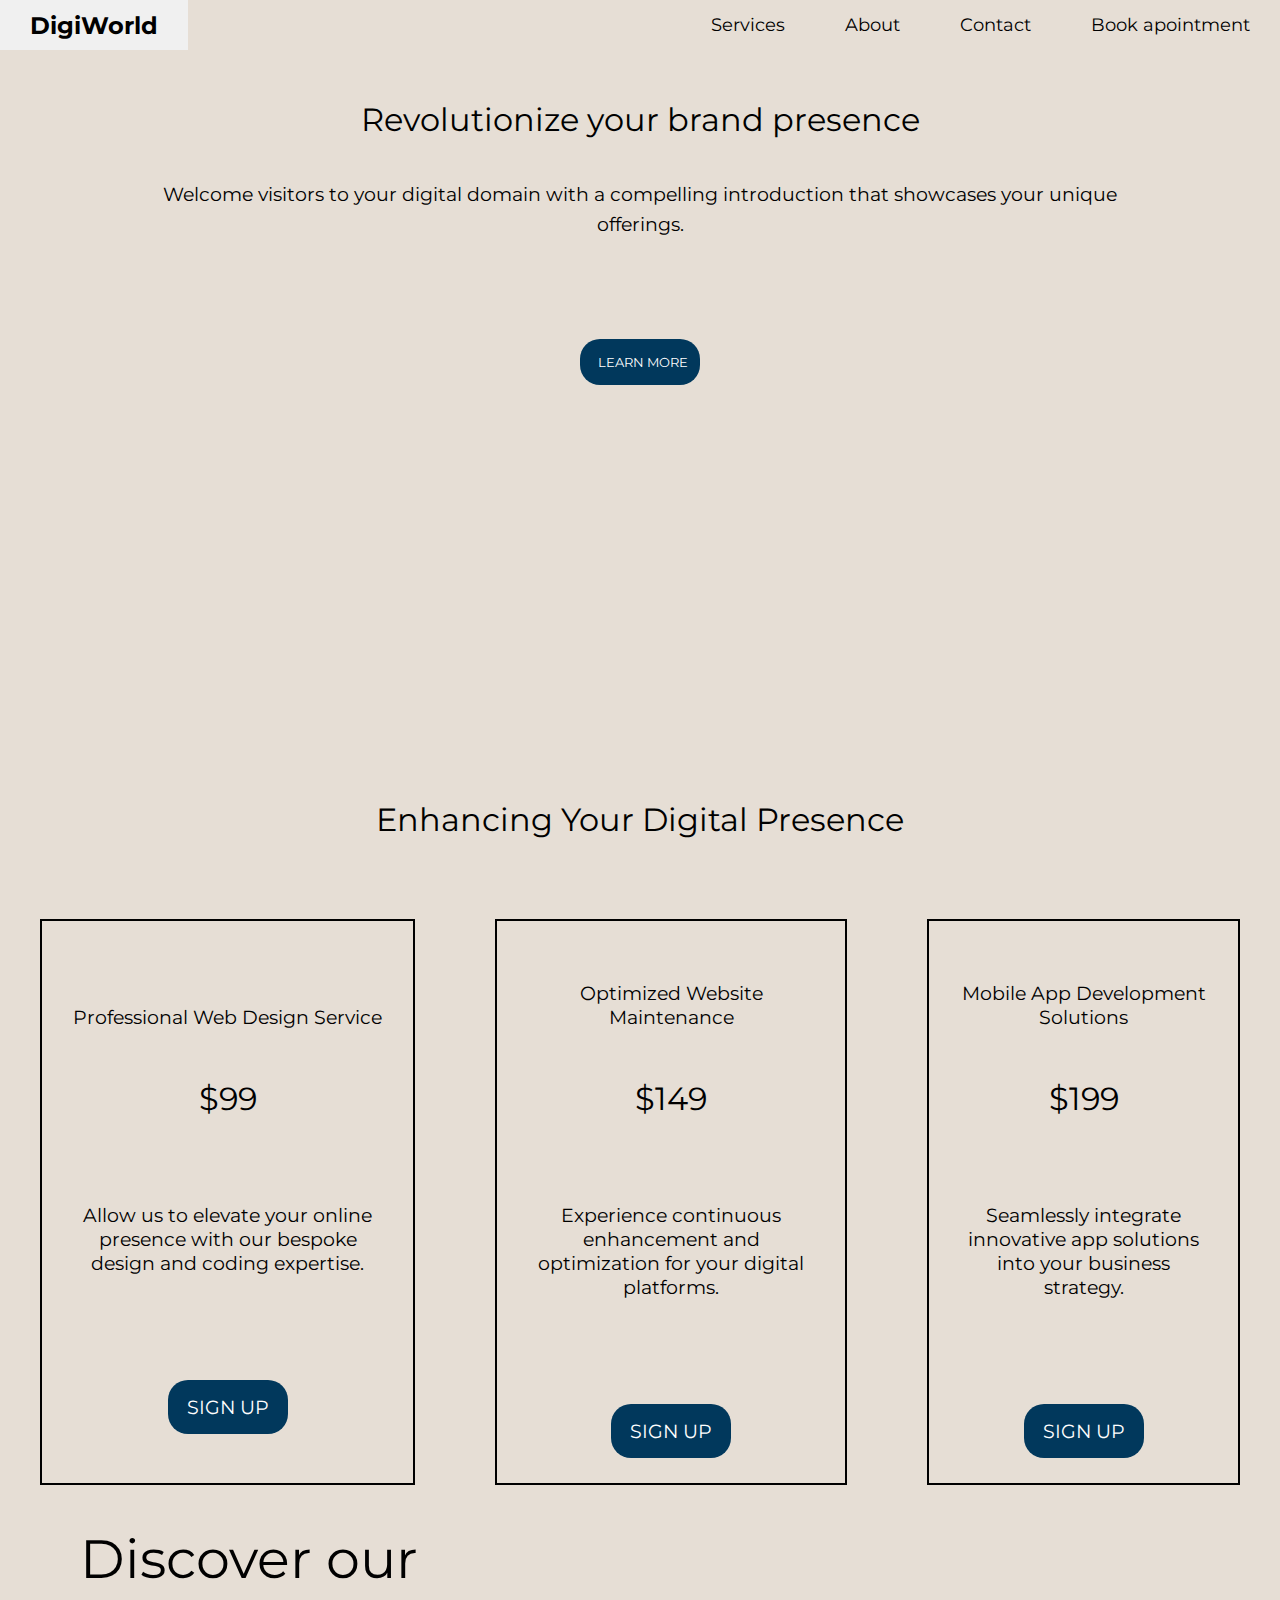
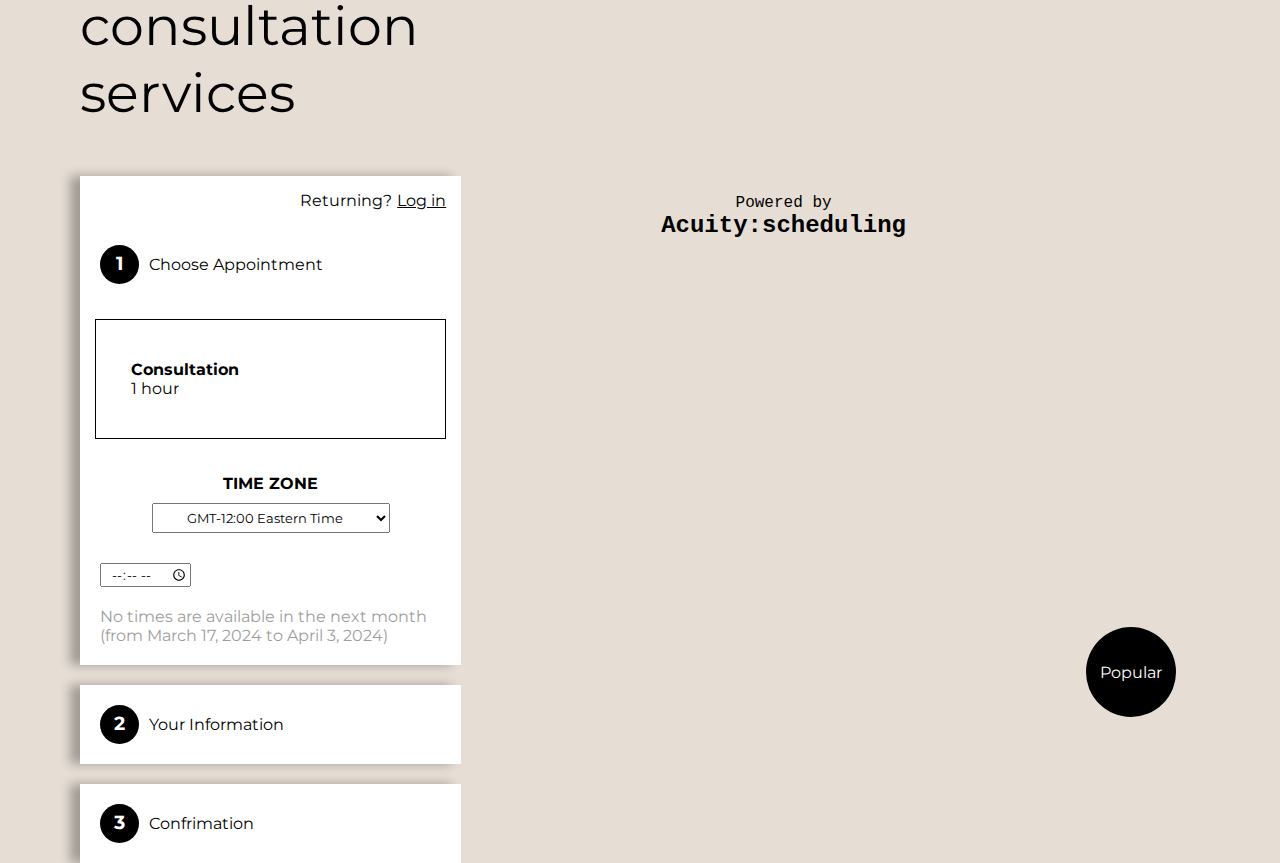
==== index.html @ aaf7f735 "aloitus" ====
<!DOCTYPE html>
<html lang="en">
<head>
    <meta charset="UTF-8">
    <meta name="viewport" content="width=device-width, initial-scale=1.0">
    <title>DIGIWORLD</title>
    
    <link rel="stylesheet" href="style.css">
    <link rel="preconnect" href="https://fonts.googleapis.com">
    <link rel="preconnect" href="https://fonts.gstatic.com" crossorigin>
    <link href="https://fonts.googleapis.com/css2?family=Montserrat:ital,wght@0,100..900;1,100..900&display=swap" rel="stylesheet">
</head>
<body>
    <section class="etusivu-section">
        <nav>
            <ul class="sidebar">
                <li onclick="hideSideBar()"><a href="#"><svg class="svg-element" xmlns="http://www.w3.org/2000/svg" height="26" viewBox="0 -960 960 960" width="26"><path d="m256-200-56-56 224-224-224-224 56-56 224 224 224-224 56 56-224 224 224 224-56 56-224-224-224 224Z"/></svg></a></li>
                <li><a href="bashkimgrepi.github.io/uusiprojekti/service.html">Services</a></li>
                <li><a href="#">About</a></li>
                <li><a href="bashkimgrepi.github.io/uusiprojekti/contact.html">Contact</a></li>
                <li><a href="#">Book apointment</a></li>
            </ul>
            <ul>
                <li ><a class="digi" href="#">DigiWorld</a></li>
                <li class="hideOnMobile"><a href="bashkimgrepi.github.io/uusiprojekti/service.html">Services</a></li>
                <li class="hideOnMobile"><a href="#">About</a></li>
                <li class="hideOnMobile"><a href="bashkimgrepi.github.io/uusiprojekti/contact.html">Contact</a></li>
                <li class="hideOnMobile"><a href="#">Book apointment</a></li>
                <li class="menu-btn" onclick="showSideBar()"><a href="#"><svg xmlns="http://www.w3.org/2000/svg" height="26" viewBox="0 -960 960 960" width="26"><path d="M120-240v-80h720v80H120Zm0-200v-80h720v80H120Zm0-200v-80h720v80H120Z"/></svg></a></li>
            </ul>
        </nav>

        <main>
            <div class="h1">
                <h1>Revolutionize your brand presence</h1>
            </div>

            <div class="main-p">
                <p>Welcome visitors to your digital domain with a compelling introduction that showcases your unique offerings.</p>
            </div>

            <div class="etusivu-btn">
                <input type="button" value="LEARN MORE">
            </div>    
        </main>

    </section>  
    
    <section class="services" id="service">
        <header>
            <h1>Enhancing Your Digital Presence</h1>
        </header>
        <section class="big-flex">
            <section class="medium-flex-box">
                <div class="medium-flex">
                    <p class="top-p">Professional Web Design Service</p>
                    <h1 class="price">$99</h1>
                    <p class="bottom-p">Allow us to elevate your online presence with our bespoke design and coding expertise.</p>
                    <input type="button" value="SIGN UP">
                </div>
                <div class="medium-flex">
                    <p class="top-p">Optimized Website Maintenance</p>
                    <h1 class="price">$149</h1>
                    <p class="bottom-p">Experience continuous enhancement and optimization for your digital platforms.</p>
                    <input type="button" value="SIGN UP">
                </div>
            </section>

            <section class="px1240-flex">
                <div>
                    <div class="popular">
                        <p>Popular</p>
                    </div>
                    <p class="top-p">Mobile App Development Solutions</p>
                    <h1 class="price">$199</h1>
                    <p class="bottom-p">Seamlessly integrate innovative app solutions into your business strategy.</p>
                    <input type="button" value="SIGN UP">
                </div>
            </section>
        </section>    
    </section>

    
        <section class="consultation">
            <article class="consultation-article">
                <header>
                    <h1>Discover our consultation services</h1>
                </header>

                <div style="background-color: white;" class="box-shadow">
                    <div class="log-in-flex">
                        <p>Returning?</p> <a href="#">Log in</a>
                    </div>

                    <div class="appointment">
                        <h3>1</h3>
                        <p>Choose Appointment</p></h3>
                    </div>

                    <div class="consultation-time">
                        <h4>Consultation</h4>
                        <p>1 hour</p>
                    </div>

                    <div class="time-zone" >
                        <p>TIME ZONE</p>
                        <select id="timezone" name="timezone">
                            <option value="GMT-12">GMT-12:00 Eastern Time</option>
                            <option value="GMT-11">GMT-11:00 Helsinki</option>
                        </select>

                    </div>
                    <div class="time">
                        <input type="time" name="time" id="time" placeholder="time">
                    </div>

                    <div class="ps">
                        <p>No times are available in the next month (from March 17, 2024 to April 3, 2024)</p>
                    </div>
                    
                </div>

                <div class="one-two">
                    <div class="box-shadow">
                            
                        <div  class="appointment" >
                            <h3>2</h3>
                            <p>Your Information</p></h3>
                        </div>
                    
                    </div>

                    <div class="two">
                        <div class="box-shadow">
                            <div  class="appointment">
                                <h3>3</h3>
                                <p>Confrimation</p></h3>
                            </div>
                        </div>    
                    </div>    
                </div>
            </article>     
            <footer>
                <p>Powered by</p>
                <h2>Acuity:scheduling</h2>

                <div>
                    
                </div>
            </footer>
        </section>
    
        <section>
            <div>

            </div>
        </section>
    

    <script>
        function showSideBar(){
             const sidebar = document.querySelector(".sidebar")
             sidebar.style.display = "flex"
         }
         function hideSideBar(){
             const sidebar = document.querySelector(".sidebar")
             sidebar.style.display = "none"
         }
 
     </script>
</body>
</html>
---- style.css ----
/* mobile first css */

*{
    margin: 0;
    padding: 0;
    font-family: "Montserrat", sans-serif;
}
:root{
    --primary-color: #01385c;
}
body{
    background-color:#e6ded5;
}
.etusivu-section{
    background-image: url("images/Näyttökuva\ 2024-03-07\ 142834.png");
    background-position: center;
    background-repeat: no-repeat;
    background-size: cover;
    height: 80vh;
    width: 100%;
}
.etusivu-section .digi{
    font-weight: bold;
    font-size: x-large;
}

nav ul{
    width: 100%;
    list-style: none;
    display: flex;
    justify-content: flex-end;
    align-items: center;
}
nav li{
    height: 50px;
}
nav a{
    padding: 0 30px;
    height: 100%;
    text-decoration: none;
    color: black;
    display: flex;
    align-items: center;
    font-size: large;
}
nav a:hover{
    background-color: #f0f0f0;
    font-weight: bold;
}
nav li:first-child{
    margin-right: auto;
}
.sidebar{
    position: fixed;
    top: 0;
    right: 0;
    height: 100%;
    width: 250px;
    background-color: rgba(209, 233, 243, 0.493);
    backdrop-filter: blur(10px);
    z-index: 999;
    box-shadow: -10px 0 10px rgba(0, 0, 0, 0.3);
    display: none;
    flex-direction: column;
    align-items: flex-start;
    justify-content: flex-start;
}
.sidebar li{
    width: 100%;
    padding-bottom: 35px ;
}
.sidebar a{
    width: 100%;
}

/* media query for navigation only */
@media(max-width: 700px){
    .hideOnMobile{
        display: none;
    };
    .menu-btn{
        display: block;
    }
    
}
@media(max-width: 400px){
    .sidebar{
        width: 100%;
    }

}

@media (min-width: 701px) {
    .menu-btn{
        display: none;
    }
    .sidebar{
        display: none;
    }

}

/* media query for navigation only ends here */



main{
    
    width: auto;
    display: flex;
    justify-content: center;
    flex-direction: column;
    margin: 40px 50px ;
    padding: 10px 30px;
}

main h1{
    margin: auto;
    font-size: xx-large;
    text-align: center;
    font-weight: normal;
}
.main-p{
    margin: 100px 0 50px 0;
}
main div p{
    font-size: larger;
    line-height: 30px;
    text-align: center;
}
.etusivu-btn{
    text-align: center;
    margin: 20px;
}
main input{
    
    padding: 6px 12px;
    width: 120px;
    background-color: var(--primary-color);
    padding: 15px 18px ;
    border: none;
    border-radius: 20px;
    color: white;
    font-weight: light;
    cursor: pointer;
    transition: background-color 0.7 ease;
    
    
}
main input:hover{
    background-color: #044c7c;
    font-weight: bold;
}


/*services part starts here */
.services header{
    text-align: center;
}
.services h1{
    font-weight: normal;
}
.services header{   
    padding: 80px 15px 40px 15px;
}
.services h1{   
    font-size: xx-large;
}
.services div{
    border: 2px solid;
    margin: 40px;
    display: flex;
    flex-direction: column;
    justify-content: center;
    align-items: center;
}
.services div .top-p{
    margin: 60px 30px 40px;
    text-align: center;
    font-size: larger;
}
.services div .price{
    margin: 10px 20px 60px;
    text-align: center;
    
}
.services div .bottom-p{
    margin: 25px 30px 80px;
    text-align: center;
    font-size: larger;
}
.services div input{
    margin: 25px 30px 25px;
    text-align: center;
    font-size: larger;
}
.services div input{
    padding: 6px 12px;
    width: 120px;
    background-color: var(--primary-color);
    padding: 15px 18px 15px ;
    border: none;
    border-radius: 20px;
    color: white;
    font-weight: light;
    cursor: pointer;
    transition: background-color 0.7 ease;
}
.services div input:hover{
    background-color: #035388;
    font-weight: bold;
}
.services .popular{
    background-color: black;
    color: white;
    height: 50px;
    width: 50px;
    padding: 20px;
    border-radius: 50%;
    position: absolute;
    top: 243%;
    right: 5%;
    border: none;
}

/*services part ends here */



/*consultation part starts here */
.consultation{
    margin: 100px 35px 20px 35px;
}
.consultation .box-shadow{
    box-shadow: -10px 0 10px rgba(0, 0, 0, 0.3);
}
.consultation header{
    font-size:170%;
    margin-bottom: 50px;
}
.consultation header h1{
    font-weight: normal;
}
.consultation .log-in-flex{
    display: flex;
    flex-direction: row;
    justify-content: end;
    padding: 15px;
}
.consultation .log-in-flex p{
    padding-right: 5px;
}
.consultation .log-in-flex a{
    color: black;
}
.consultation .appointment{
    padding-left: 20px;
    display: flex;
    align-items: center;
    background-color: white;
    
    
}
.consultation .appointment h3{
    width: 25px;
    height: 25px;
    text-align: center;
    background-color: black;
    color: white;
    border-radius: 50%;
    padding: 7px;
    margin-right: 10px;
}
.consultation .consultation-time{
    border: 1px solid;
    padding: 40px 0 40px 35px;
    margin: 15px 15px 25px 15px;
}
.time-zone{
    display: flex;
    flex-direction: column;
    align-items: center;
}
.time-zone p{
    font-weight: bold;
    margin: 10px;
}
.time-zone select{
    margin-bottom: 30px;
    padding: 5px 30px;
}
.time input{
    text-align: center;
    margin: 0 0 20px 20px;
    
}
.ps {
    color: rgb(158, 158, 158);
    padding: 0 15px 20px 20px;
}
.one-two{
    margin-top:20px;
    
}
.two{
    margin-top: 20px;
}
.appointment{
    padding: 20px;
}
.consultation footer{
    display: flex;
    flex-direction: column;
    align-items: center;
    padding: 70px;
    
}
.consultation footer p, h2{
    font-family: 'Courier New', Courier, monospace;
}

.consultation footer div{
    background-image: url("images/Näyttökuva\ 2024-03-07\ 202059.png");
    height: 35vh;
    width: 140%;
    background-position: center;
    background-repeat: no-repeat;
    background-size: cover;
    margin-top: 40px;
}


.contact{
    margin: 40px;
}

.contact header{
    padding: 0 30px 30px 0;
}
.contact article {
    padding: 10px 5px 20px 0;
    line-height: 25px;
    
}
.contact article  p{
   font-weight: 550 ;
    
}
.contact form {
    display: flex;
    flex-direction: column;
    padding: 25px 0 10px 0;

}
.contact form label{
    text-transform: capitalize;
    font-weight: bold;
    color: rgb(75, 74, 74);
}
.contact form span{
    font-weight: lighter;
    color: grey;

}
.contact form input{
    padding: 10px;
    margin-bottom: 20px;
    border-radius: 20px ;
    border: 1px solid;
    margin-top: 6px;
    background-color: #e2e1e0;
}
.contact form #text{
    padding: 30px;
    
}

.contact form .btn{
    padding: 6px 12px;
    width: 120px;
    background-color: var(--primary-color);
    padding: 15px 18px 15px ;
    border: none;
    border-radius: 20px;
    color: white;
    font-weight: light;
    cursor: pointer;
    transition: background-color 0.7 ease;
}
.contact form .btn:hover{
    background-color: #035388;
    
}


/*consultation part ends here */




@media(min-width:700px){
    .medium-flex-box{
        display: flex;
    }
    .px800-flex{
        margin: 0 110px 0 110px;
    }
    .consultation{
        margin: 0 80px 0 80px;
    }
   
    .etusivu-section main .main-p{
    margin: 40px 80px 80px 80px;
}
}

@media(min-width: 1250px){
    .big-flex{
        display: flex;
        justify-content: space-between;
    }
    .consultation{
        display: flex;
        justify-content: center;
        align-items: center;
        width: 70%;
    }

    .consultation footer{
        padding-left: 200px;
    }
    .consultation footer div{
        
        width: 200% ;
       
    }
}
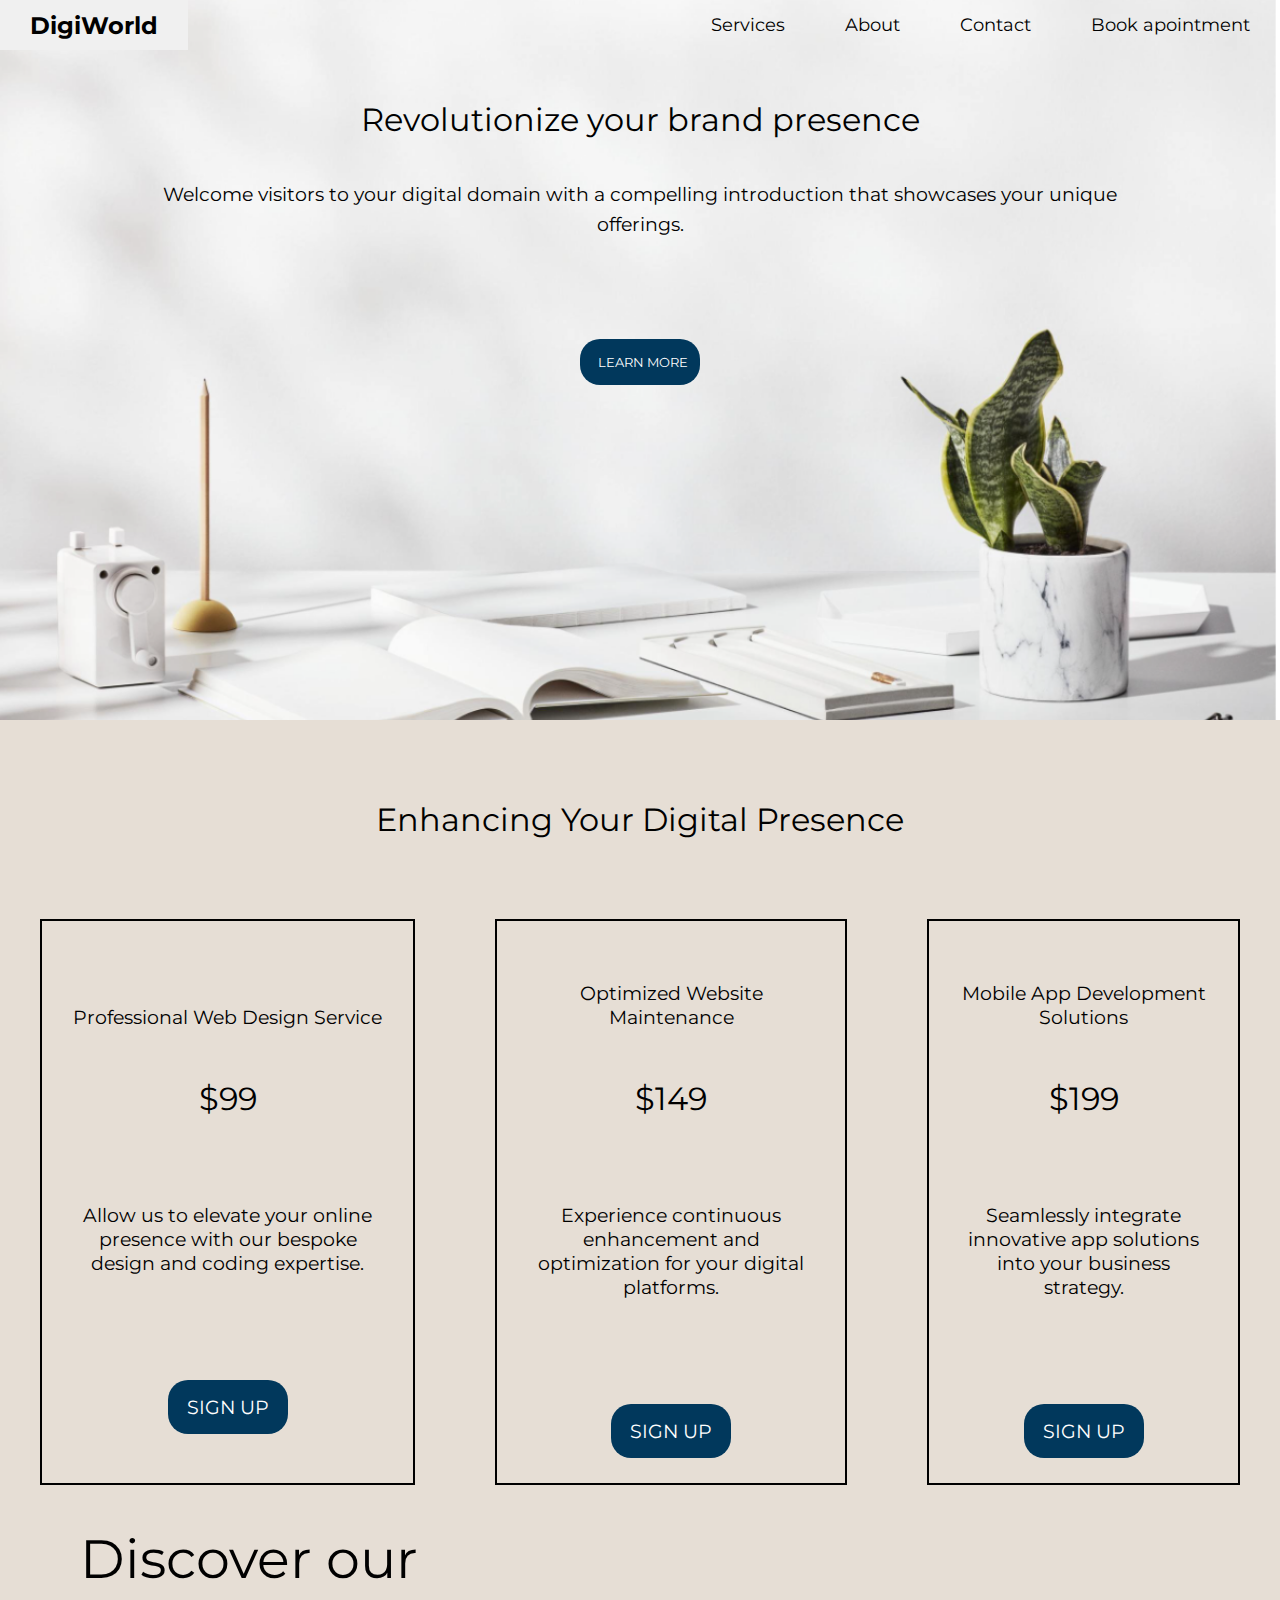
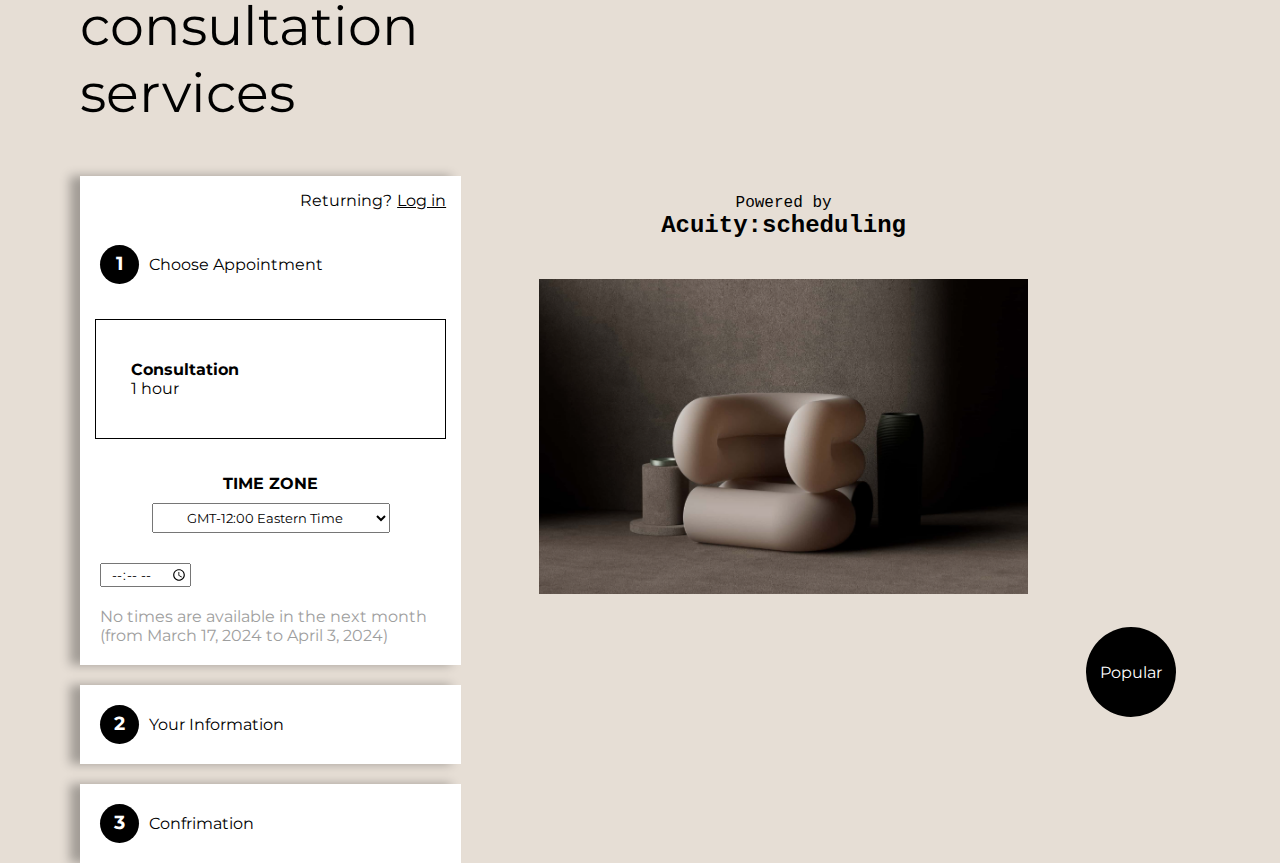
==== commit a101470f: "last changes" ====
--- a/index.html
+++ b/index.html
@@ -15,17 +15,17 @@
         <nav>
             <ul class="sidebar">
                 <li onclick="hideSideBar()"><a href="#"><svg class="svg-element" xmlns="http://www.w3.org/2000/svg" height="26" viewBox="0 -960 960 960" width="26"><path d="m256-200-56-56 224-224-224-224 56-56 224 224 224-224 56 56-224 224 224 224-56 56-224-224-224 224Z"/></svg></a></li>
-                <li><a href="bashkimgrepi.github.io/uusiprojekti/service.html">Services</a></li>
+                <li><a href="service.html">Services</a></li>
                 <li><a href="#">About</a></li>
-                <li><a href="bashkimgrepi.github.io/uusiprojekti/contact.html">Contact</a></li>
-                <li><a href="#">Book apointment</a></li>
+                <li><a href="contact.html">Contact</a></li>
+                <li><a href="appointment.html">Book apointment</a></li>
             </ul>
             <ul>
                 <li ><a class="digi" href="#">DigiWorld</a></li>
-                <li class="hideOnMobile"><a href="bashkimgrepi.github.io/uusiprojekti/service.html">Services</a></li>
+                <li class="hideOnMobile"><a href="service.html">Services</a></li>
                 <li class="hideOnMobile"><a href="#">About</a></li>
-                <li class="hideOnMobile"><a href="bashkimgrepi.github.io/uusiprojekti/contact.html">Contact</a></li>
-                <li class="hideOnMobile"><a href="#">Book apointment</a></li>
+                <li class="hideOnMobile"><a href="contact.html">Contact</a></li>
+                <li class="hideOnMobile"><a href="appointment.html">Book apointment</a></li>
                 <li class="menu-btn" onclick="showSideBar()"><a href="#"><svg xmlns="http://www.w3.org/2000/svg" height="26" viewBox="0 -960 960 960" width="26"><path d="M120-240v-80h720v80H120Zm0-200v-80h720v80H120Zm0-200v-80h720v80H120Z"/></svg></a></li>
             </ul>
         </nav>
--- a/style.css
+++ b/style.css
@@ -12,7 +12,7 @@
     background-color:#e6ded5;
 }
 .etusivu-section{
-    background-image: url("images/Näyttökuva\ 2024-03-07\ 142834.png");
+    background-image: url("uusiprojekti/images/näyttökuva1.png");
     background-position: center;
     background-repeat: no-repeat;
     background-size: cover;
@@ -320,7 +320,7 @@
 }
 
 .consultation footer div{
-    background-image: url("images/Näyttökuva\ 2024-03-07\ 202059.png");
+    background-image: url("uusiprojekti/images/näyttökuva2.png");
     height: 35vh;
     width: 140%;
     background-position: center;
